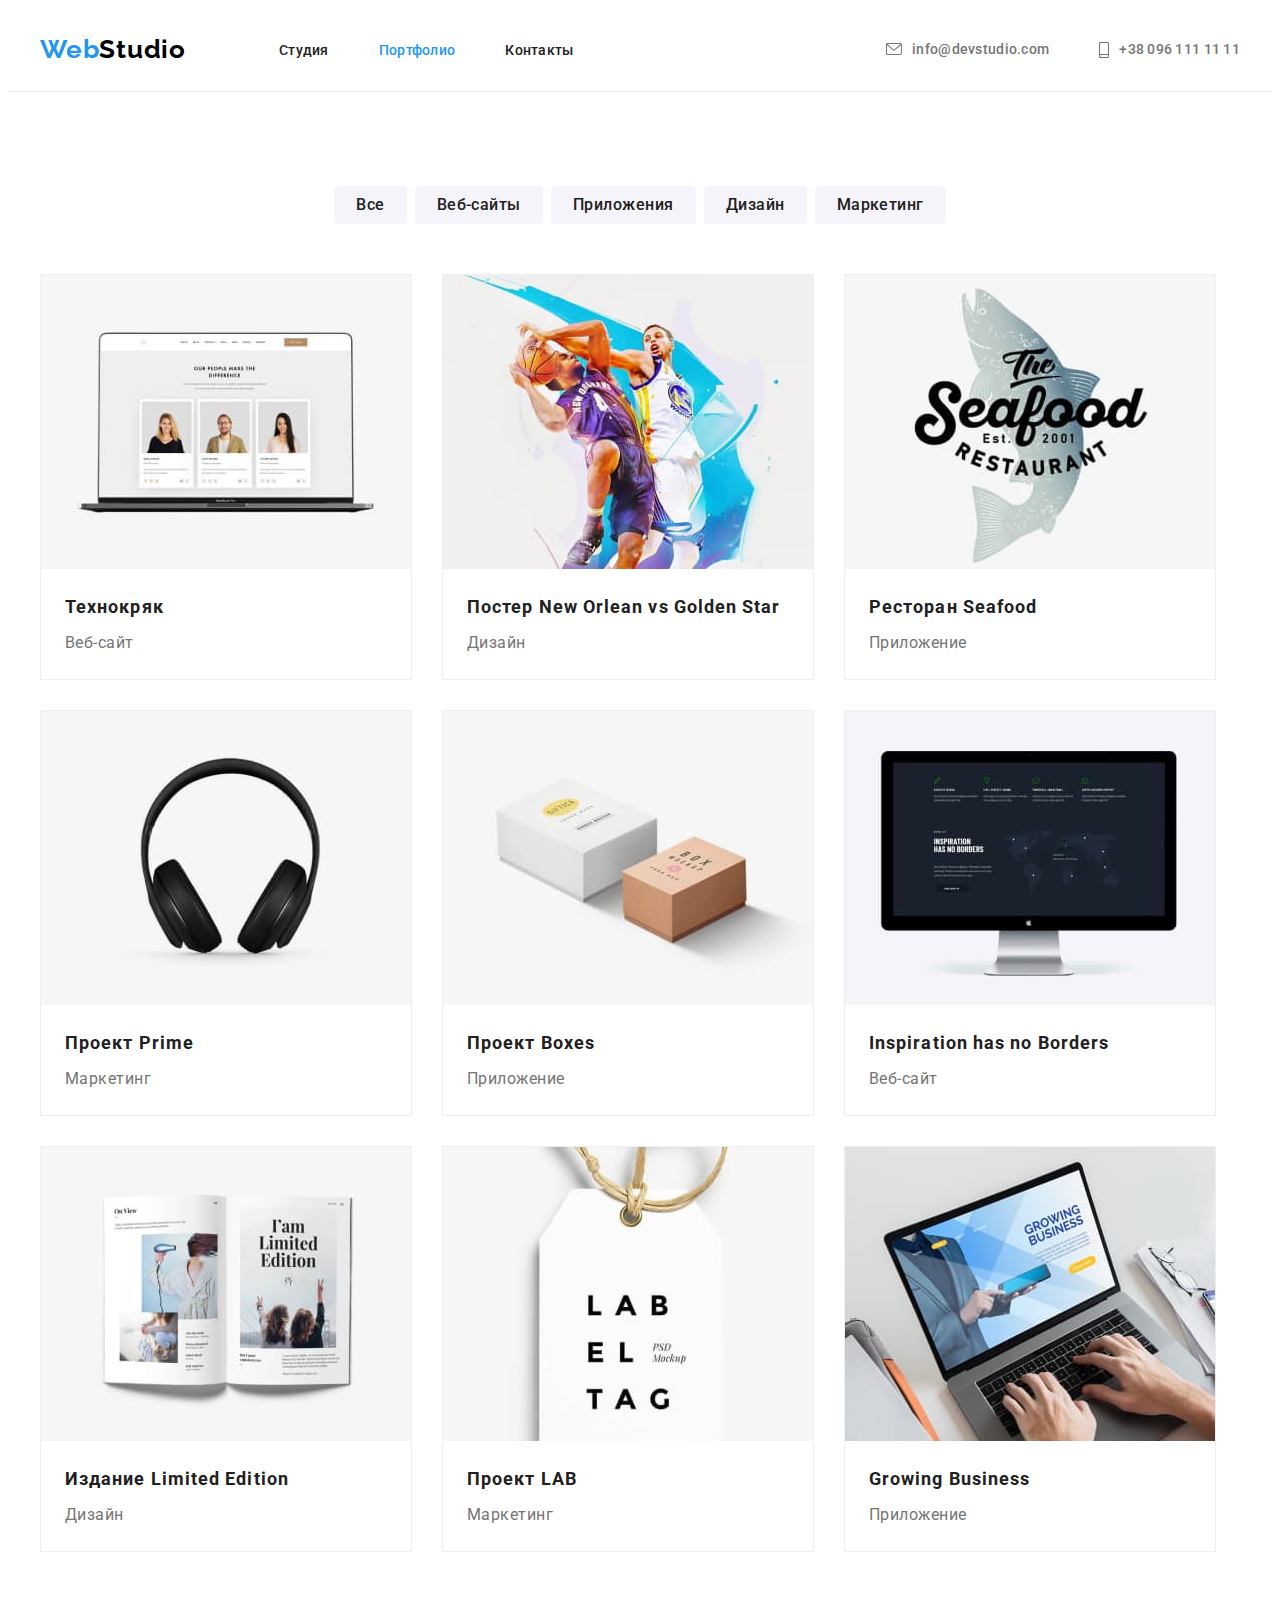
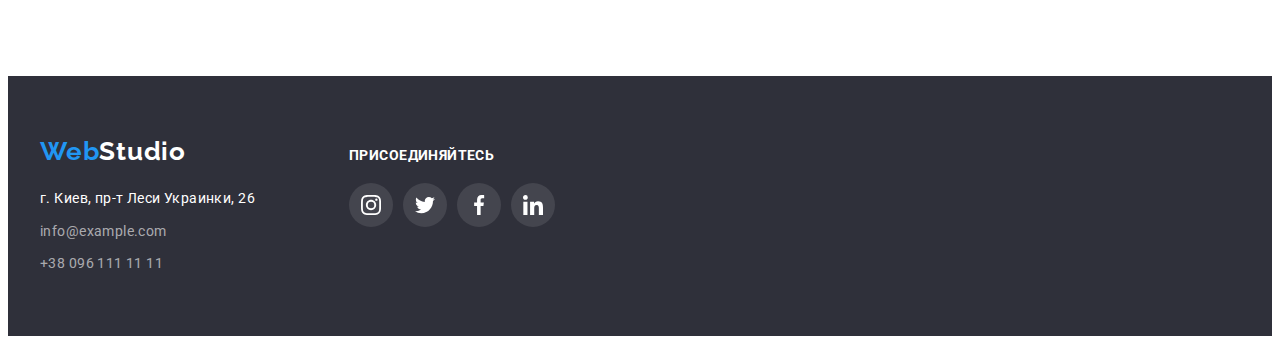
==== portfolio.html @ eb212c73 "Initial commit" ====
<!DOCTYPE html>
<html lang="ru">
  <head>
    <meta charset="UTF-8" />
    <meta http-equiv="X-UA-Compatible" content="IE=edge" />
    <meta name="viewport" content="width=device-width, initial-scale=1.0" />
    <title>Главная страница веб студии</title>
    <!-- Project fonts -->
    <link rel="preconnect" href="https://fonts.googleapis.com">
<link rel="preconnect" href="https://fonts.gstatic.com" crossorigin>
<link href="https://fonts.googleapis.com/css2?family=Raleway:wght@700&family=Roboto:wght@400;500;700;900&display=swap" rel="stylesheet">
<!-- Modern normalize -->
<link rel="stylesheet" href="https://cdnjs.cloudflare.com/ajax/libs/modern-normalize/1.1.0/modern-normalize.min.css" integrity="sha512-wpPYUAdjBVSE4KJnH1VR1HeZfpl1ub8YT/NKx4PuQ5NmX2tKuGu6U/JRp5y+Y8XG2tV+wKQpNHVUX03MfMFn9Q==" crossorigin="anonymous" referrerpolicy="no-referrer" />
    <!-- Custom styles -->
<link rel="stylesheet" href="./css/styles.css">
  </head>
  <body class="page" >
      <header class="hdr">
     <div class="container hdr-container">
        <nav class="navigation hdr-container">
        <a class="company-name" href="/">Web<span class="logo-second-color">Studio </a>
        <ul class="list nav-list">
          <li class="nav-item">
            <a class="link nav-link" href="./index.html">  Студия</span> </a>
          </li>
          <li class="nav-item">
            <a class="link nav-link" href="./portfolio.html"><span class="current">Портфолио</span></a>
          </li>
          <li class="nav-item">
            <a class="link nav-link" href="#">Контакты</a>
          </li>
        </ul>
      </nav>
      <ul class="list contacts">
        <li><a class="link contacts-link contacts-mail" href="mailto:info@devstudio.com" aria-label="иконка конверта">
<svg class="contacts-icons" width="16" height="12">
                      <use href="./images/sprite.svg#icon-envelope">
                      </use>
                    </svg>
                    info@devstudio.com
        </a>
      </li>
        <li><a class="link contacts-link contacts-phone" href="tel:380961111111" aria-label="иконка мобильного телефона">
<svg class="contacts-icons" width="10" height="16">
                      <use href="./images/sprite.svg#icon-smartphone">
                      </use>
                    </svg>
                    +38 096 111 11 11
        </a>
      </li>
      </ul>
     </div>
    </header>
    <main>
<section class="filter section">
    <div class="container">
      <h2 class="visually-hidden filter-heading">Фильтр примеров работ</h2>
    <ul class=" list filter-btn-list">
        <li class="filter-btn-item">
             <button class="filter-btn" type="button">Все</button>
        </li>
        <li class="filter-btn-item">
             <button class="filter-btn" type="button">Веб-сайты</button>
        </li>
        <li class="filter-btn-item">
             <button class="filter-btn" type="button">Приложения</button>
        </li>
        <li class="filter-btn-item">
             <button class="filter-btn" type="button">Дизайн</button>
        </li>
        <li class="filter-btn-item">
             <button class="filter-btn" type="button">Маркетинг</button>
        </li>
    </ul>
<ul class="list filter-examples-list">
    <li class="filter-examples-item">
        <img
              class="filter-examples-img img"
              src="./images/work-examples/work-example-1.jpeg"
              alt="Технокряк"
              width="370"
              height="294"
            />
            <div class="filter-examples-group">
              <h3 class="filter-examples-name">Технокряк</h3>
              <p class="filter-examples-type">Веб-сайт</p>
            </div>
    </li>
    <li class="filter-examples-item">
        <img
              class="filter-examples-img img"
              src="./images/work-examples/work-example-2.jpeg"
              alt="Постер New Orlean vs Golden Star"
              width="370"
              height="294"
            />
         <div class="filter-examples-group">
              <h3 class="filter-examples-name" lang="en">Постер New Orlean vs Golden Star</h3>
              <p class="filter-examples-type">Дизайн</p>
            </div>
    </li>
    <li class="filter-examples-item">
        <img
              class="filter-examples-img img"
              src="./images/work-examples/work-example-3.jpeg"
              alt="Ресторан Seafood"
             width="370"
              height="294"
            />
           <div class="filter-examples-group">
              <h3 class="filter-examples-name" lang="en">Ресторан Seafood</h3>
              <p class="filter-examples-type">Приложение</p>
            </div>
    </li>
    <li class="filter-examples-item">
        <img
              class="filter-examples-img img"
              src="./images/work-examples/work-example-4.jpeg"
              alt="Проект Prime"
              width="370"
              height="294"
            />
            <div class="filter-examples-group">
              <h3 class="filter-examples-name" lang="en">Проект Prime</h3>
              <p class="filter-examples-type">Маркетинг</p>
            </div>
    </li>
    <li class="filter-examples-item">
        <img
              class="filter-examples-img img"
              src="./images/work-examples/work-example-5.jpeg"
              alt="Проект Boxes"
              width="370"
              height="294"
            />
            <div class="filter-examples-group">
              <h3 class="filter-examples-name" lang="en">Проект Boxes</h3>
              <p class="filter-examples-type">Приложение</p>
            </div>
    </li>
    <li class="filter-examples-item">
        <img
              class="filter-examples-img img"
              src="./images/work-examples/work-example-6.jpeg"
              alt="Inspiration has no Borders"
              width="370"
              height="294"
            />
            <div class="filter-examples-group">
              <h3 class="filter-examples-name" lang="en">Inspiration has no Borders</h3>
              <p class="filter-examples-type">Веб-сайт</p>
            </div>
    </li>
    <li class="filter-examples-item">
        <img
              class="filter-examples-img img"
              src="./images/work-examples/work-example-7.jpeg"
              alt="Издание Limited Edition"
            />
            <div class="filter-examples-group">
              <h3 class="filter-examples-name" lang="en">Издание Limited Edition</h3>
              <p class="filter-examples-type">Дизайн</p>
            </div>
    </li>
    <li class="filter-examples-item">
        <img
              class="filter-examples-img img"
              src="./images/work-examples/work-example-8.jpeg"
              alt="Проект LAB"
            />
            <div class="filter-examples-group">
              <h3 class="filter-examples-name" lang="en">Проект LAB</h3>
              <p class="filter-examples-type">Маркетинг</p>
            </div>
    </li>
    <li class="filter-examples-item">
        <img
              class="filter-examples-img img"
              src="./images/work-examples/work-example-9.jpeg"
              alt="Growing Business"
              width="370"
              height="294"
            />
            <div class="filter-examples-group">
              <h3 class="filter-examples-name" lang="en">Growing Business</h3>
              <p class="filter-examples-type">Приложение</p>
            </div>
    </li>
</ul>
    </div>
</section>            
    </main>
    <!--Footer-->
       <footer class="ftr">
     <div class="container">
       <ul class="list ftr-list">
         <li class="ftr-item">
        <a class="company-name" href="/">Web<span class="studio-color">Studio </span> </a>
      <address class="address">
        <p class="adrs">
        г. Киев, пр-т Леси Украинки, 26 <br />
        </p>
        <a class="link adrs-link" href="mailto:info@example.com">info@example.com</a> <br />
        <a class="link adrs-link" href="tel:380961111111">+38 096 111 11 11</a>
      </address>
      </li>
      <li class="ftr-item">
        <p class="ftr-socials-caption">Присоединяйтесь</p>
        <ul class="socials list">
                <li class="ftr-socials-item">
                  <a class="ftr-socials-link link" href="" target="_blank" rel="noopener noreferrer" aria-label="иконка Instagram">
                    <svg class="ftr-socials-icons" width="20" height="20">
                      <use href="./images/sprite.svg#icon-instagram_footer">
                      </use>
                    </svg>
                  </a>
                </li>
                <li class="ftr-socials-item">
                  <a class="ftr-socials-link link" href="" target="_blank" rel="noopener noreferrer" aria-label="иконка Twitter">
                    <svg class="ftr-socials-icons" width="20" height="20">
                      <use href="./images/sprite.svg#icon-twitter_footer">
                      </use>
                    </svg>
                  </a>
                </li>
                <li class="ftr-socials-item">
                  <a class="ftr-socials-link link" href="" target="_blank" rel="noopener noreferrer" aria-label="иконка Facebook">
                    <svg class="ftr-socials-icons" width="20" height="20">
                      <use href="./images/sprite.svg#icon-facebook_footer">
                      </use>
                    </svg>
                  </a>
                </li>
                <li class="ftr-socials-item">
                  <a class="ftr-socials-link link" href="" target="_blank" rel="noopener noreferrer" aria-label="иконка LinkedIn">
                    <svg class="ftr-socials-icons" width="20" height="20">
                      <use href="./images/sprite.svg#icon-linkedin_footer">
                      </use>
                    </svg>
                  </a>
                </li> 
              </ul>
      </li>
      </ul>
     </div>
    </footer>
  </body>
</html>
---- css/styles.css ----
/*  вторичный цвет текста #212121 */
/* основной цвет текста #757575 */
/* синий цвет акцент #2196F3 */
/* белый цвет #FFFFFF */
/* черный цвет для WebStudio #000000 */
/* основной цвет фона #E5E5E5 */
/* вторичный цвет фона #2F303A */
/* filter button color #F5F4FA */
:root {
    --accent: #2196F3;
    --white-color: #FFFFFF;
    --black-color: #000000;
    --main-bckgrnd-color:#E5E5E5;
    --main-font: 'Roboto', sans-serif;
}

/* main styles */
.link{
    text-decoration: none
}
.current {
    color: #2196F3;
}
body {
    color: #757575;
    font-family: 'Roboto', sans-serif;
 
}
h1,h2,h3,h4,h5,h6,p {
    margin: 0;
}
.img {
    display: block;
    max-width: 100%;
    height: auto;
}
.container {
    width: 1200px;
    padding-left: 15px;
    padding-right: 15px;
    margin-left: auto;
    margin-right: auto;
}
.section {
    padding-top: 94px;
    padding-bottom: 94px;

}
/* Header style */
.hdr {
background-color:     #FFFFFF;
border-bottom: 1px solid #ECECEC;
}

.hdr-container {
    display: flex;
    align-items: center;
}
/* Logo style */
.company-name {
    color: #2196F3;
font-family: 'Raleway';
font-weight: 700;
font-size: 26px;
line-height: 1.2;
letter-spacing: 0.03em;
text-decoration: none;
margin-right: 93px;
}
.logo-second-color {
    color: #000000;
}
.list {
    list-style: none;
    padding: 0;
    margin: 0;
}
/* Navigation style */
.navigation .link {
    font-family: inherit;
    color: #212121;
font-weight: 500;
font-size: 14px;
line-height: 1.1;
letter-spacing: 0.02em;
}
.navigation .link:hover, 
.navigation .link:focus {
    color: #2196F3;
}
.nav-list {
    display: flex;
    align-items: center;
}
.nav-item {
    margin-right: 50px;
    display: block;
    padding-top: 32px;
    padding-bottom: 32px;
}
.nav-item:last-child {
    margin-right: 0;
}
.nav-link {
    padding-top: 32px;
    padding-bottom: 32px;
}
/* Contact list style */
.contacts {
    margin-left: auto;
    display: flex;
    align-items: center;
    
}
.contacts-link {
    font-family: inherit;
   color: #757575; 
font-weight: 500;
font-size: 14px;
line-height: 1.1;
letter-spacing: 0.02em;
padding-top: 32px;
    padding-bottom: 32px;
    display: flex;
    align-items: center;
}
.contacts-link:hover,
.contacts-link:focus {
   color: #2196F3; 
}
.contacts-mail {
    margin-right: 50px;
}
.contacts-icons {
    fill: currentColor;
    margin-right: 10px;
}
/* Hero style */
.hero {
    max-width: 1600px;
    height: 600px;
    margin-right: auto;
    margin-left: auto;
    background-image: linear-gradient(
        to right,
        rgba(0,0,0,0.2),
         rgba(47, 48, 58, 0.4)
    ),
        url(../images/hero-background/hero_bckgrnd.jpeg);
padding: 200px 0;
}
.hero-heading {
    color: #FFFFFF;
font-weight: 900;
font-size: 44px;
line-height: 1.4;
text-align: center;
letter-spacing: 0.06em;
text-transform: uppercase;
width: 700px;
margin-bottom: 35px;
 margin-right: auto;
  margin-left: auto;
}
.hero-btn {
width: 200px;
height: 50px;
color: #FFFFFF;
background-color: #2196F3;
font-family: inherit;
font-weight: 700;
font-size: 16px;
line-height: 1.8;
display: block;
align-items: center;
text-align: center;
letter-spacing: 0.06em;
box-shadow: 0px 4px 4px rgba(0, 0, 0, 0.15);
border-radius: 4px;
cursor: pointer;
 margin-right: auto;
  margin-left: auto;
}
.hero-btn:hover,
.hero-btn:focus {
    background-color: #188CE8;;
}
/* Advantages style */
.advantages {
    background-color: var(--white-color);
}
.advantages-heading {
    color: #212121;
font-weight: 700;
font-size: 14px;
line-height: 1.1;
letter-spacing: 0.03em;
text-transform: uppercase;
margin-bottom: 10px;
}
.advantages-text {
font-size: 14px;
line-height: 1.7;
letter-spacing: 0.03em;
color: #757575;
}
.advantages-list {
    display: flex;
    align-items: center;
    justify-content: center;   
}
.advantages-item {
    margin-right: 30px;
    width: 270px;
}
.advantages-item:last-child{
    margin-right: 0;
}
.advantages-link {
       display: flex;
    align-items: center;
    justify-content: center;
    background: #F5F4FA;
border-radius: 4px;
width: 270px;
height: 120px;
margin-bottom: 30px;
}
/* Occupation styles */
.occupation {
    background-color:var(--white-color);
    padding-top: 0;
}
.occupation-heading {
    color: #212121;
font-weight: 700;
font-size: 36px;
line-height: 1.2;
text-align: center;
letter-spacing: 0.03em;
margin-bottom: 50px;
}
.occupation-list {
    display: flex;
}
.occupation-img {
    width: 370px;
height: 294px;
}
.occupation-item {
    margin-right: 30px;
}
.occupation-item:last-child{
    margin-right: 0;
}

/* Members styles */
.member {
    background-color: #F5F4FA;
}
.member-heading {
    color: #212121;
font-weight: 700;
font-size: 36px;
line-height: 1.2;
text-align: center;
letter-spacing: 0.03em;
margin-bottom: 50px;
}
.member-title {
        color: #212121;
font-weight: 500;
font-size: 16px;
line-height: 1.1;
text-align: center;
letter-spacing: 0.03em;
margin-bottom: 10px;
}
.member-position {
font-size: 16px;
line-height: 1.1;
text-align: center;
letter-spacing: 0.03em;
color: #757575;
margin-bottom: 16px;
}
.member-item {
    background-color: #FFFFFF;
        margin-right: 30px;
    box-shadow: 0px 1px 3px rgba(0, 0, 0, 0.12), 0px 1px 1px rgba(0, 0, 0, 0.14), 0px 2px 1px rgba(0, 0, 0, 0.2);
border-radius: 0px 0px 4px 4px;

}
.member-item:last-child{
    margin-right: 0;
}
.member-list {
    display: flex;
}
.member-group {
    padding-top: 30px ;
    padding-bottom: 30px ;

}
/* Socials icons for members */
.socials {
    display: flex;
    justify-content: center;
    align-items: center;
}
.socials-link {
    display: flex;
    align-items: center;
    justify-content: center;
    width: 44px;
    height: 44px;
    border-radius: 50%;
    background-color: #FFFFFF;
}
.socials-link:hover,
 .socials-link:focus {
    background-color: #2196F3;
}
.socials-item:not(:last-child) {
    margin-right: 10px;
}
.socials-icons {
    fill: #AFB1B8;
}
.socials-link:hover .socials-icons,
.socials-link:focus .socials-icons {
    fill: #FFFFFF;
}
/* Clients section styles */
.clients-heading {
font-weight: 700;
font-size: 36px;
line-height: 42px;
text-align: center;
letter-spacing: 0.03em;
color: #212121;
margin-bottom: 50px;
}
.clients-list {
display: flex;
    align-items: center;
    justify-content: center;    
}
.clients-link {
    display: flex;
    align-items: center;
    justify-content: center;
    border: 1px solid #AFB1B8;
border-radius: 4px;
width: 170px;
height: 92px;

}
.clients-item:not(:last-child) {
    margin-right: 30px;
}
.clients-link:hover,
.clients-link:focus {
    border-color: #2196F3;
}
.clients-icon {
    fill: #AFB1B8;
}
.clients-link:hover .clients-icon,
 .clients-link:focus .clients-icon{
    fill: #2196F3;
}
/* Footer styles */
.ftr {
    background-color: #2F303A;
    padding-top: 60px;
    padding-bottom: 60px;
}
.studio-color {
    color: #FFFFFF;
}
.adrs {
    color: #FFFFFF;
    font-family: 'Roboto';
font-style: normal;
font-size: 14px;
line-height: 1.7;
letter-spacing: 0.03em;
margin-top: 20px;
}
.link.adrs-link {
font-family: inherit;
font-style: normal;
font-size: 14px;
line-height: 1.7;
letter-spacing: 0.03em;
color: rgba(255, 255, 255, 0.6);
}
.link.adrs-link:hover, 
.link.adrs-link:focus {
    color: #2196F3;
}
.adrs-link {
    display: inline-block;
    margin-top: 9px;
}
.ftr-list {
    display: flex;
    align-items:baseline;
    justify-content:flex-start; 
}
.ftr-item:not(:last-child) {
    margin-right: 70px;
}
.ftr-socials-caption {
    font-weight: 700;
font-size: 14px;
line-height: 16px;
letter-spacing: 0.03em;
text-transform: uppercase;
color: #FFFFFF;
margin-bottom: 20px;
}
.ftr-socials-link {
    display: flex;
    align-items: center;
    justify-content: center;
    width: 44px;
    height: 44px;
    border-radius: 50%;
    background-color: rgba(255, 255, 255, 0.1);
}
.ftr-socials-link:hover,
 .ftr-socials-link:focus {
    background-color: #2196F3;
}
.ftr-socials-item:not(:last-child) {
    margin-right: 10px;
}
.ftr-socials-icons {
    fill: #FFFFFF;
}

/* portfolio styles */

/* Filter style */
.visually-hidden.filter-heading {
  position: absolute;
  white-space: nowrap;
  width: 1px;
  height: 1px;
  overflow: hidden;
  border: 0;
  padding: 0;
  clip: rect(0 0 0 0);
  clip-path: inset(50%);
  margin: -1px;
}
.filter-btn {
    color: #212121 ;  
     font-family: inherit;
font-weight: 500;
font-size: 16px;
line-height: 1.6;
text-align: center;
letter-spacing: 0.03em;
background-color: #F5F4FA;
border-radius: 4px;
cursor: pointer;
    border: transparent;
    padding: 6px 22px;
}
.filter-btn-item {
    margin-right: 8px;
}
.filter-btn-item:last-child {
    margin-right: 0;
}
.filter-btn:hover,
.filter-btn:focus {
    color: #FFFFFF;
    background-color: #2196F3;
    box-shadow: 0px 3px 1px rgba(0, 0, 0, 0.1), 0px 1px 2px rgba(0, 0, 0, 0.08), 0px 2px 2px rgba(0, 0, 0, 0.12);
}
.filter-examples-name {
    color: #212121;
font-weight: 700;
font-size: 18px;
line-height: 2;
letter-spacing: 0.06em;
margin-bottom: 4px;
}
.filter-examples-type {
font-size: 16px;
line-height: 1.8;
letter-spacing: 0.03em;
}
.filter-btn-list {
    display: flex;
    justify-content: center;
    margin-bottom: 50px;
}
.filter-examples-list {
    display: flex;
    flex-wrap: wrap;
}
.filter-examples-item {
    margin-right: 30px;
        margin-bottom: 30px;
 background: #FFFFFF;
border: 1px solid #EEEEEE;
    width: 370px;
height: 404px;
}
.filter-examples-item:hover,
.filter-examples-item:focus {
box-shadow: 0px 1px 1px rgba(0, 0, 0, 0.12), 0px 4px 4px rgba(0, 0, 0, 0.06), 1px 4px 6px rgba(0, 0, 0, 0.16);
.filter-examples-item:nth-last-child(-n + 3)
}
.filter-examples-item:nth-child(3n+3){
    margin-right: 0;
}
.filter-examples-group {
    padding: 20px 24px;
}
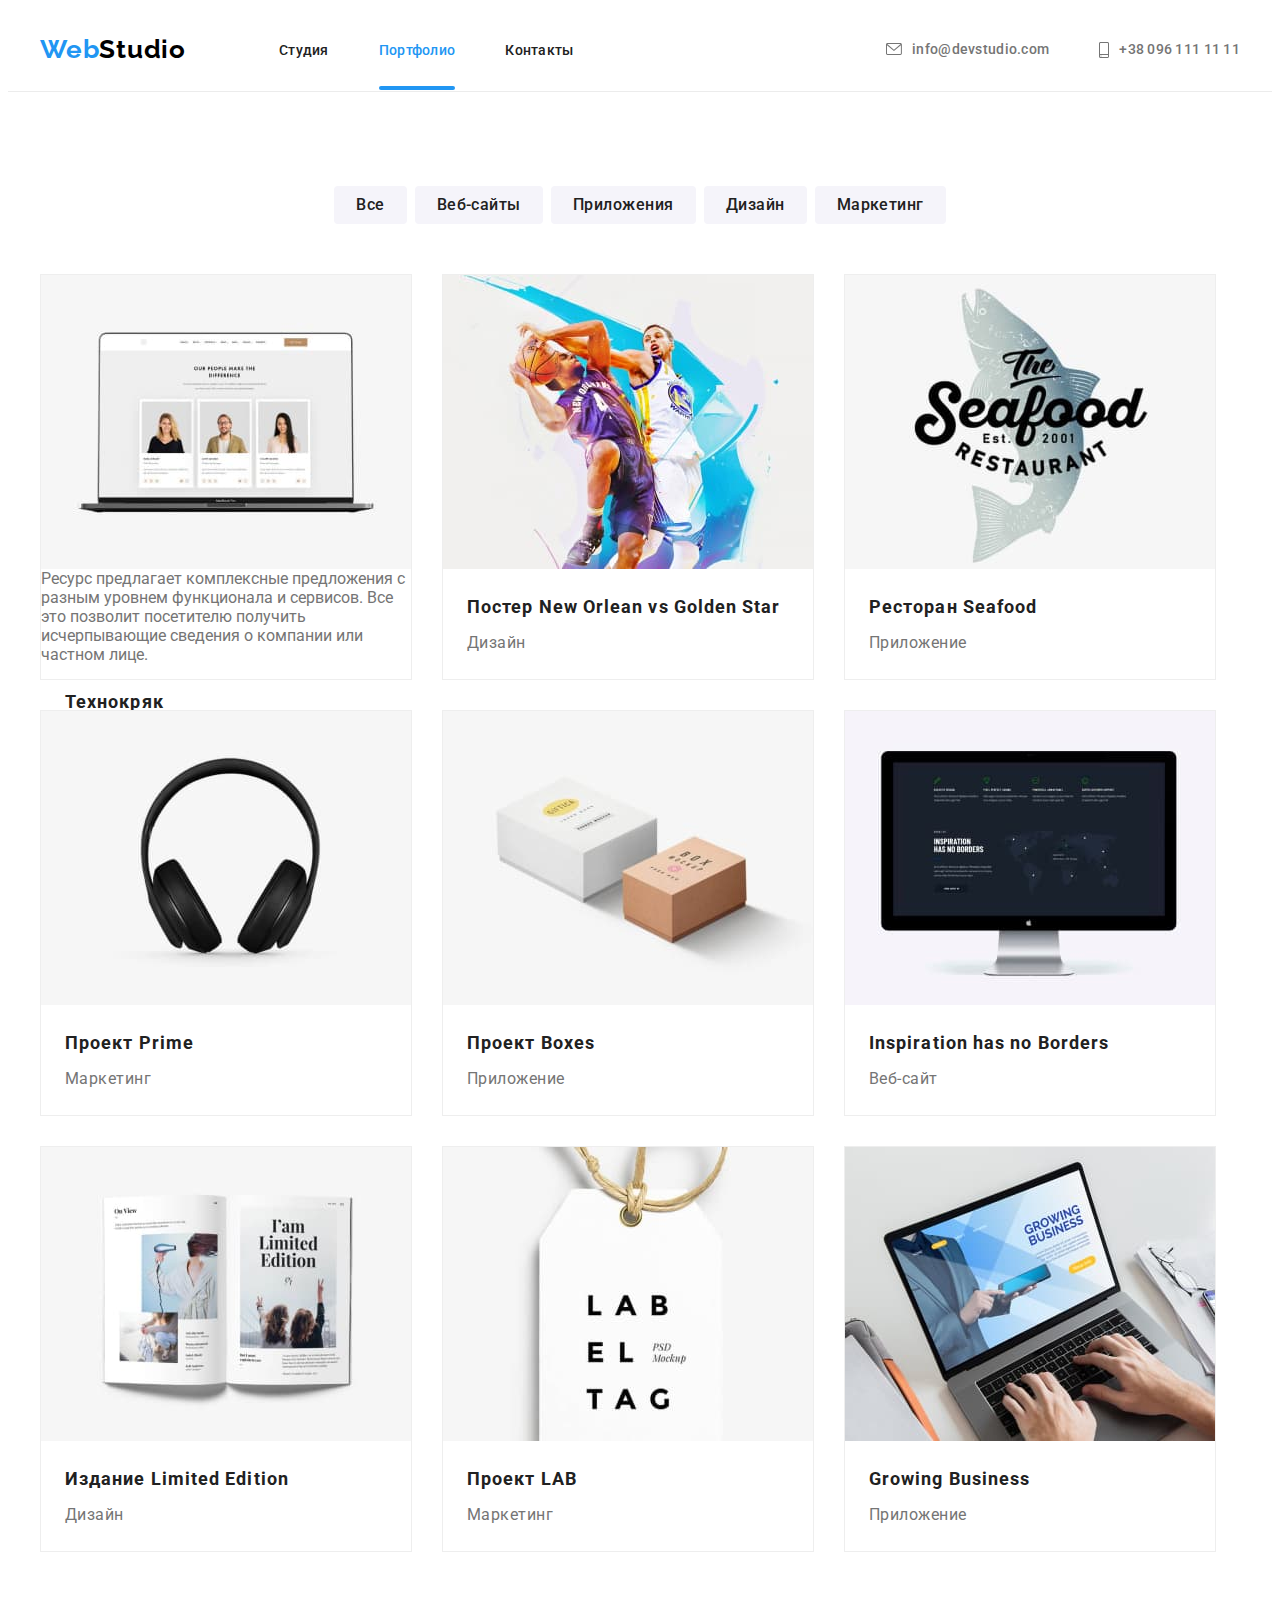
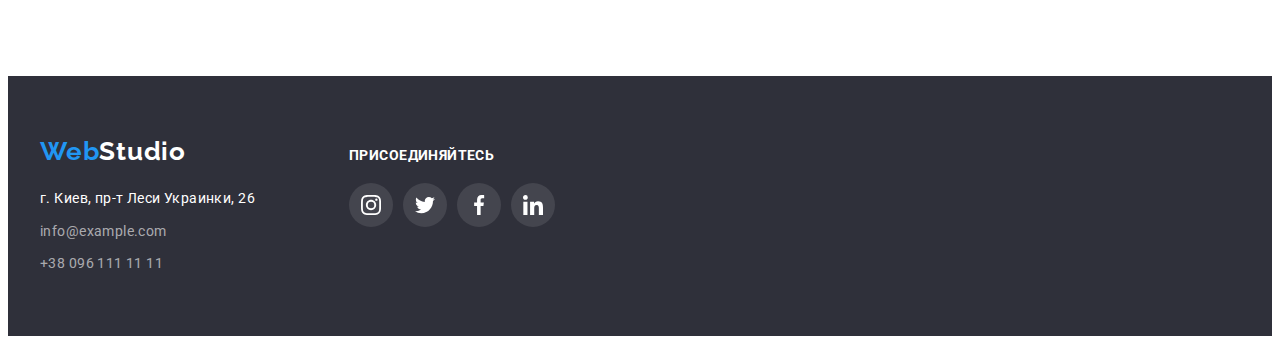
==== commit 1e9198bf: "modal goes after footer in index.html +some changes in layout portfolio" ====
--- a/portfolio.html
+++ b/portfolio.html
@@ -15,6 +15,7 @@
 <link rel="stylesheet" href="./css/styles.css">
   </head>
   <body class="page" >
+    <!-- Header -->
       <header class="hdr">
      <div class="container hdr-container">
         <nav class="navigation hdr-container">
@@ -52,6 +53,7 @@
      </div>
     </header>
     <main>
+      <!-- Filter -->
 <section class="filter section">
     <div class="container">
       <h2 class="visually-hidden filter-heading">Фильтр примеров работ</h2>
@@ -81,6 +83,9 @@
               width="370"
               height="294"
             />
+            <div class="overlay">
+              <p overlay-text>Ресурс предлагает комплексные предложения с разным уровнем функционала и сервисов. Все это позволит посетителю получить исчерпывающие сведения о компании или частном лице.</p>
+            </div>
             <div class="filter-examples-group">
               <h3 class="filter-examples-name">Технокряк</h3>
               <p class="filter-examples-type">Веб-сайт</p>
--- a/css/styles.css
+++ b/css/styles.css
@@ -12,6 +12,7 @@
     --black-color: #000000;
     --main-bckgrnd-color:#E5E5E5;
     --main-font: 'Roboto', sans-serif;
+    --cubic: cubic-bezier(0.4, 0, 0.2, 1);
 }
 
 /* main styles */
@@ -83,6 +84,7 @@
 font-size: 14px;
 line-height: 1.1;
 letter-spacing: 0.02em;
+transition: color 250ms var(--cubic);
 }
 .navigation .link:hover, 
 .navigation .link:focus {
@@ -104,6 +106,18 @@
 .nav-link {
     padding-top: 32px;
     padding-bottom: 32px;
+    position: relative;
+}
+.nav-link .current::after {
+    content: "";
+    position: absolute;
+    display: block;
+    width: 100%;
+    height: 4px;
+    background: #2196F3;
+border-radius: 2px;
+bottom: 0;
+left: 0;
 }
 /* Contact list style */
 .contacts {
@@ -123,6 +137,7 @@
     padding-bottom: 32px;
     display: flex;
     align-items: center;
+    transition: color 250ms var(--cubic);
 }
 .contacts-link:hover,
 .contacts-link:focus {
@@ -180,11 +195,64 @@
 cursor: pointer;
  margin-right: auto;
   margin-left: auto;
+  transition: background-color 250ms var(--cubic);
 }
 .hero-btn:hover,
 .hero-btn:focus {
-    background-color: #188CE8;;
-}
+    background-color: #188CE8;
+}
+.backdrop {
+    position: fixed;
+    top: 0;
+    left: 0;
+    height: 100%;
+    width: 100%;
+    background-color: rgba(0, 0, 0, 0.2);
+    z-index: 1;
+    opacity: 1;
+    visibility: visible;
+    transition: opacity 1000ms ease-out, visibility 1000ms ease-out ;
+}
+.backdrop.is-hidden {
+opacity: 0;
+pointer-events: none;
+visibility: hidden;
+}
+.modal {
+position: absolute;
+top: 50%;
+left: 50%;
+transform: translate(-50%,-50%);
+ width: 528px;
+height: 581px;
+background-color: var(--white-color);
+box-shadow: 0px 1px 3px rgba(0, 0, 0, 0.12), 0px 1px 1px rgba(0, 0, 0, 0.14), 0px 2px 1px rgba(0, 0, 0, 0.2);
+border-radius: 4px;
+transform: translate(-50%, -50%) scale(1);
+opacity: 1;
+transition: transform 1000ms ease-out, opacity 1000ms ease-out ;
+}
+.backdrop.is-hidden .modal {
+    transform: translate(-50%, -50%) scale(0.4);
+    opacity: 0;
+
+}
+.modal-button {
+    border-radius: 50%;
+    cursor: pointer;
+    position: absolute;
+    top: 10px;
+    right: 10px;
+    background-color: #FFFFFF;
+border: 1px solid rgba(0, 0, 0, 0.1);
+width: 30px;
+height: 30px;
+display: flex;
+align-items: center;
+justify-content: center;
+padding: 0;
+}
+
 /* Advantages style */
 .advantages {
     background-color: var(--white-color);
@@ -249,11 +317,35 @@
 }
 .occupation-item {
     margin-right: 30px;
+    position: relative;
+    height: 294px;
 }
 .occupation-item:last-child{
     margin-right: 0;
 }
-
+.occupation .occupation-item::after {
+    content: "";
+    position: absolute;
+    display: block;
+    width: 100%;
+    height: 70px;
+    background-color: rgba(47, 48, 58, 0.8);
+    bottom: 0;
+    left: 0;
+}
+.occupation-title {
+    color: var(--white-color);
+    font-weight: 700;
+font-size: 14px;
+line-height: 16px;
+text-align: center;
+letter-spacing: 0.03em;
+text-transform: uppercase;
+position: relative;
+bottom: 42px;
+    z-index: 1;
+
+}
 /* Members styles */
 .member {
     background-color: #F5F4FA;
@@ -316,6 +408,8 @@
     height: 44px;
     border-radius: 50%;
     background-color: #FFFFFF;
+    transition: background-color 250ms var(--cubic);
+
 }
 .socials-link:hover,
  .socials-link:focus {
@@ -326,6 +420,8 @@
 }
 .socials-icons {
     fill: #AFB1B8;
+    transition: fill 250ms var(--cubic);
+
 }
 .socials-link:hover .socials-icons,
 .socials-link:focus .socials-icons {
@@ -365,6 +461,8 @@
 }
 .clients-icon {
     fill: #AFB1B8;
+    transition: fill 250ms var(--cubic);
+
 }
 .clients-link:hover .clients-icon,
  .clients-link:focus .clients-icon{
@@ -395,6 +493,8 @@
 line-height: 1.7;
 letter-spacing: 0.03em;
 color: rgba(255, 255, 255, 0.6);
+transition: color 250ms var(--cubic);
+
 }
 .link.adrs-link:hover, 
 .link.adrs-link:focus {
@@ -429,6 +529,8 @@
     height: 44px;
     border-radius: 50%;
     background-color: rgba(255, 255, 255, 0.1);
+    transition: background-color 250ms var(--cubic);
+
 }
 .ftr-socials-link:hover,
  .ftr-socials-link:focus {
@@ -469,6 +571,9 @@
 cursor: pointer;
     border: transparent;
     padding: 6px 22px;
+    transition: color 250ms var(--cubic), 
+    background-color 250ms var(--cubic), 
+    box-shadow 250ms var(--cubic);
 }
 .filter-btn-item {
     margin-right: 8px;
@@ -511,6 +616,7 @@
 border: 1px solid #EEEEEE;
     width: 370px;
 height: 404px;
+transition: box-shadow 250ms var(--cubic);
 }
 .filter-examples-item:hover,
 .filter-examples-item:focus {
@@ -522,4 +628,20 @@
 }
 .filter-examples-group {
     padding: 20px 24px;
+}
+/* .filter-examles-thumb::before {
+    content: '';
+    display: inline-block;
+    position: absolute;
+    top: 0;
+    left: 0;
+    width: 100%;
+    height: 100%;
+    background-color:rgba(33, 150, 243, 0.9); ;
+} */
+/* Overlay */
+.overlay-text {
+    position: absolute;
+    top: 0;
+    left: 0;
 }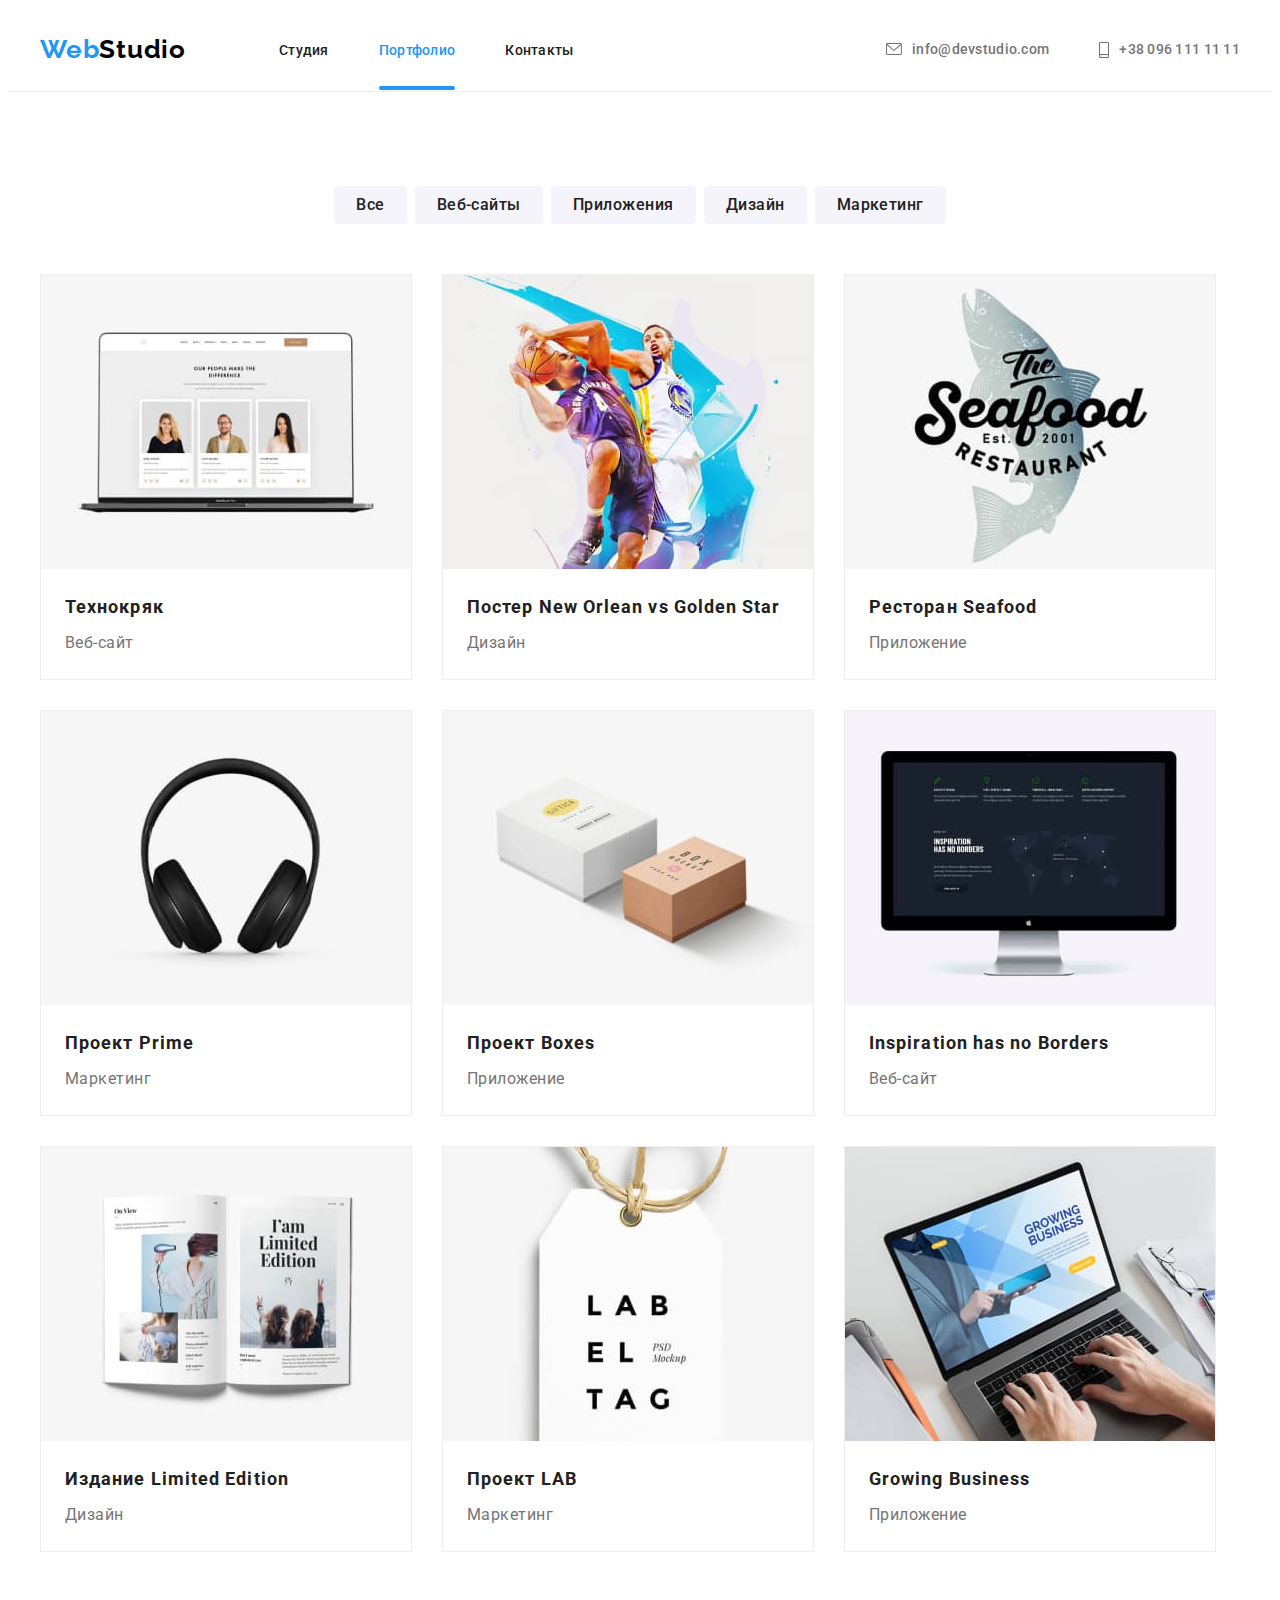
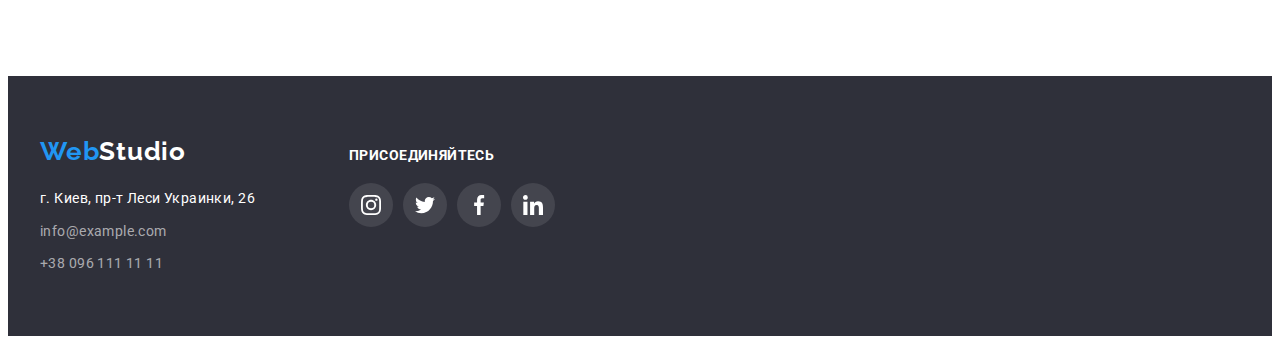
==== commit 2ed1cb85: "adds overlay to portfolio cards" ====
--- a/portfolio.html
+++ b/portfolio.html
@@ -76,6 +76,8 @@
     </ul>
 <ul class="list filter-examples-list">
     <li class="filter-examples-item">
+      <article class="overlay-portfolio">
+      <div class="overlay">
         <img
               class="filter-examples-img img"
               src="./images/work-examples/work-example-1.jpeg"
@@ -83,15 +85,19 @@
               width="370"
               height="294"
             />
-            <div class="overlay">
-              <p overlay-text>Ресурс предлагает комплексные предложения с разным уровнем функционала и сервисов. Все это позволит посетителю получить исчерпывающие сведения о компании или частном лице.</p>
+            <div class="overlay-text-div">
+              <p class="overlay-text">Ресурс предлагает комплексные предложения с разным уровнем функционала и сервисов. Все это позволит посетителю получить исчерпывающие сведения о компании или частном лице.</p>
+            </div>
             </div>
             <div class="filter-examples-group">
               <h3 class="filter-examples-name">Технокряк</h3>
               <p class="filter-examples-type">Веб-сайт</p>
             </div>
-    </li>
-    <li class="filter-examples-item">
+            </article>
+    </li>
+    <li class="filter-examples-item">
+        <article class="overlay-portfolio">
+      <div class="overlay">
         <img
               class="filter-examples-img img"
               src="./images/work-examples/work-example-2.jpeg"
@@ -99,12 +105,19 @@
               width="370"
               height="294"
             />
+            <div class="overlay-text-div">
+              <p class="overlay-text">Ресурс предлагает комплексные предложения с разным уровнем функционала и сервисов. Все это позволит посетителю получить исчерпывающие сведения о компании или частном лице.</p>
+            </div>
+            </div>
          <div class="filter-examples-group">
               <h3 class="filter-examples-name" lang="en">Постер New Orlean vs Golden Star</h3>
               <p class="filter-examples-type">Дизайн</p>
             </div>
-    </li>
-    <li class="filter-examples-item">
+            </article>
+    </li>
+    <li class="filter-examples-item">
+        <article class="overlay-portfolio">
+      <div class="overlay">
         <img
               class="filter-examples-img img"
               src="./images/work-examples/work-example-3.jpeg"
@@ -112,12 +125,20 @@
              width="370"
               height="294"
             />
+            <div class="overlay-text-div">
+              <p class="overlay-text">Ресурс предлагает комплексные предложения с разным уровнем функционала и сервисов. Все это позволит посетителю получить исчерпывающие сведения о компании или частном лице.</p>
+            </div>
+            </div>
            <div class="filter-examples-group">
               <h3 class="filter-examples-name" lang="en">Ресторан Seafood</h3>
               <p class="filter-examples-type">Приложение</p>
             </div>
-    </li>
-    <li class="filter-examples-item">
+                        </article>
+
+    </li>
+    <li class="filter-examples-item">
+        <article class="overlay-portfolio">
+      <div class="overlay">
         <img
               class="filter-examples-img img"
               src="./images/work-examples/work-example-4.jpeg"
@@ -125,12 +146,20 @@
               width="370"
               height="294"
             />
+            <div class="overlay-text-div">
+              <p class="overlay-text">Ресурс предлагает комплексные предложения с разным уровнем функционала и сервисов. Все это позволит посетителю получить исчерпывающие сведения о компании или частном лице.</p>
+            </div>
+            </div>
             <div class="filter-examples-group">
               <h3 class="filter-examples-name" lang="en">Проект Prime</h3>
               <p class="filter-examples-type">Маркетинг</p>
             </div>
-    </li>
-    <li class="filter-examples-item">
+                        </article>
+
+    </li>
+    <li class="filter-examples-item">
+       <article class="overlay-portfolio">
+      <div class="overlay">
         <img
               class="filter-examples-img img"
               src="./images/work-examples/work-example-5.jpeg"
@@ -138,12 +167,20 @@
               width="370"
               height="294"
             />
+            <div class="overlay-text-div">
+              <p class="overlay-text">Ресурс предлагает комплексные предложения с разным уровнем функционала и сервисов. Все это позволит посетителю получить исчерпывающие сведения о компании или частном лице.</p>
+            </div>
+            </div>
             <div class="filter-examples-group">
               <h3 class="filter-examples-name" lang="en">Проект Boxes</h3>
               <p class="filter-examples-type">Приложение</p>
             </div>
-    </li>
-    <li class="filter-examples-item">
+                        </article>
+
+    </li>
+    <li class="filter-examples-item">
+        <article class="overlay-portfolio">
+      <div class="overlay">
         <img
               class="filter-examples-img img"
               src="./images/work-examples/work-example-6.jpeg"
@@ -151,34 +188,58 @@
               width="370"
               height="294"
             />
+            <div class="overlay-text-div">
+              <p class="overlay-text">Ресурс предлагает комплексные предложения с разным уровнем функционала и сервисов. Все это позволит посетителю получить исчерпывающие сведения о компании или частном лице.</p>
+            </div>
+            </div>
             <div class="filter-examples-group">
               <h3 class="filter-examples-name" lang="en">Inspiration has no Borders</h3>
               <p class="filter-examples-type">Веб-сайт</p>
             </div>
-    </li>
-    <li class="filter-examples-item">
+                        </article>
+
+    </li>
+    <li class="filter-examples-item">
+        <article class="overlay-portfolio">
+      <div class="overlay">
         <img
               class="filter-examples-img img"
               src="./images/work-examples/work-example-7.jpeg"
               alt="Издание Limited Edition"
             />
+            <div class="overlay-text-div">
+              <p class="overlay-text">Ресурс предлагает комплексные предложения с разным уровнем функционала и сервисов. Все это позволит посетителю получить исчерпывающие сведения о компании или частном лице.</p>
+            </div>
+            </div>
             <div class="filter-examples-group">
               <h3 class="filter-examples-name" lang="en">Издание Limited Edition</h3>
               <p class="filter-examples-type">Дизайн</p>
             </div>
-    </li>
-    <li class="filter-examples-item">
+                        </article>
+
+    </li>
+    <li class="filter-examples-item">
+        <article class="overlay-portfolio">
+      <div class="overlay">
         <img
               class="filter-examples-img img"
               src="./images/work-examples/work-example-8.jpeg"
               alt="Проект LAB"
             />
+            <div class="overlay-text-div">
+              <p class="overlay-text">Ресурс предлагает комплексные предложения с разным уровнем функционала и сервисов. Все это позволит посетителю получить исчерпывающие сведения о компании или частном лице.</p>
+            </div>
+            </div>
             <div class="filter-examples-group">
               <h3 class="filter-examples-name" lang="en">Проект LAB</h3>
               <p class="filter-examples-type">Маркетинг</p>
             </div>
-    </li>
-    <li class="filter-examples-item">
+                        </article>
+
+    </li>
+    <li class="filter-examples-item">
+        <article class="overlay-portfolio">
+      <div class="overlay">
         <img
               class="filter-examples-img img"
               src="./images/work-examples/work-example-9.jpeg"
@@ -186,10 +247,16 @@
               width="370"
               height="294"
             />
+            <div class="overlay-text-div">
+              <p class="overlay-text">Ресурс предлагает комплексные предложения с разным уровнем функционала и сервисов. Все это позволит посетителю получить исчерпывающие сведения о компании или частном лице.</p>
+            </div>
+            </div>
             <div class="filter-examples-group">
               <h3 class="filter-examples-name" lang="en">Growing Business</h3>
               <p class="filter-examples-type">Приложение</p>
             </div>
+                        </article>
+
     </li>
 </ul>
     </div>
--- a/css/styles.css
+++ b/css/styles.css
@@ -621,7 +621,6 @@
 .filter-examples-item:hover,
 .filter-examples-item:focus {
 box-shadow: 0px 1px 1px rgba(0, 0, 0, 0.12), 0px 4px 4px rgba(0, 0, 0, 0.06), 1px 4px 6px rgba(0, 0, 0, 0.16);
-.filter-examples-item:nth-last-child(-n + 3)
 }
 .filter-examples-item:nth-child(3n+3){
     margin-right: 0;
@@ -629,7 +628,33 @@
 .filter-examples-group {
     padding: 20px 24px;
 }
-/* .filter-examles-thumb::before {
+
+/* Overlay */
+.overlay {
+    position: relative;
+        overflow: hidden;
+}
+.overlay-text {
+font-weight: 400;
+font-size: 18px;
+line-height: 28px;
+letter-spacing: 0.03em;
+color: #FFFFFF;
+    width: 322px;
+height: 168px;
+}
+.overlay-text-div {
+position: absolute;
+top: 50%;
+left: 50%;
+transform: translate(-50%,-50%);
+opacity: 0;
+}
+.overlay-portfolio:hover .overlay-text-div,
+.overlay-portfolio:focus .overlay-text-div {
+    opacity: 1;
+}
+.overlay::before {
     content: '';
     display: inline-block;
     position: absolute;
@@ -637,11 +662,15 @@
     left: 0;
     width: 100%;
     height: 100%;
-    background-color:rgba(33, 150, 243, 0.9); ;
-} */
-/* Overlay */
-.overlay-text {
-    position: absolute;
-    top: 0;
-    left: 0;
-}+    background-color:rgba(33, 150, 243, 0.9); 
+    /* opacity: 0; */
+    transform: translateY(100%);
+    transition: transform 250ms var(--cubic);
+}
+.overlay:hover::before,
+.overlay:focus::before {
+opacity: 1;
+}
+.overlay-portfolio:hover .overlay::before {
+    transform: translateX(0);
+}
